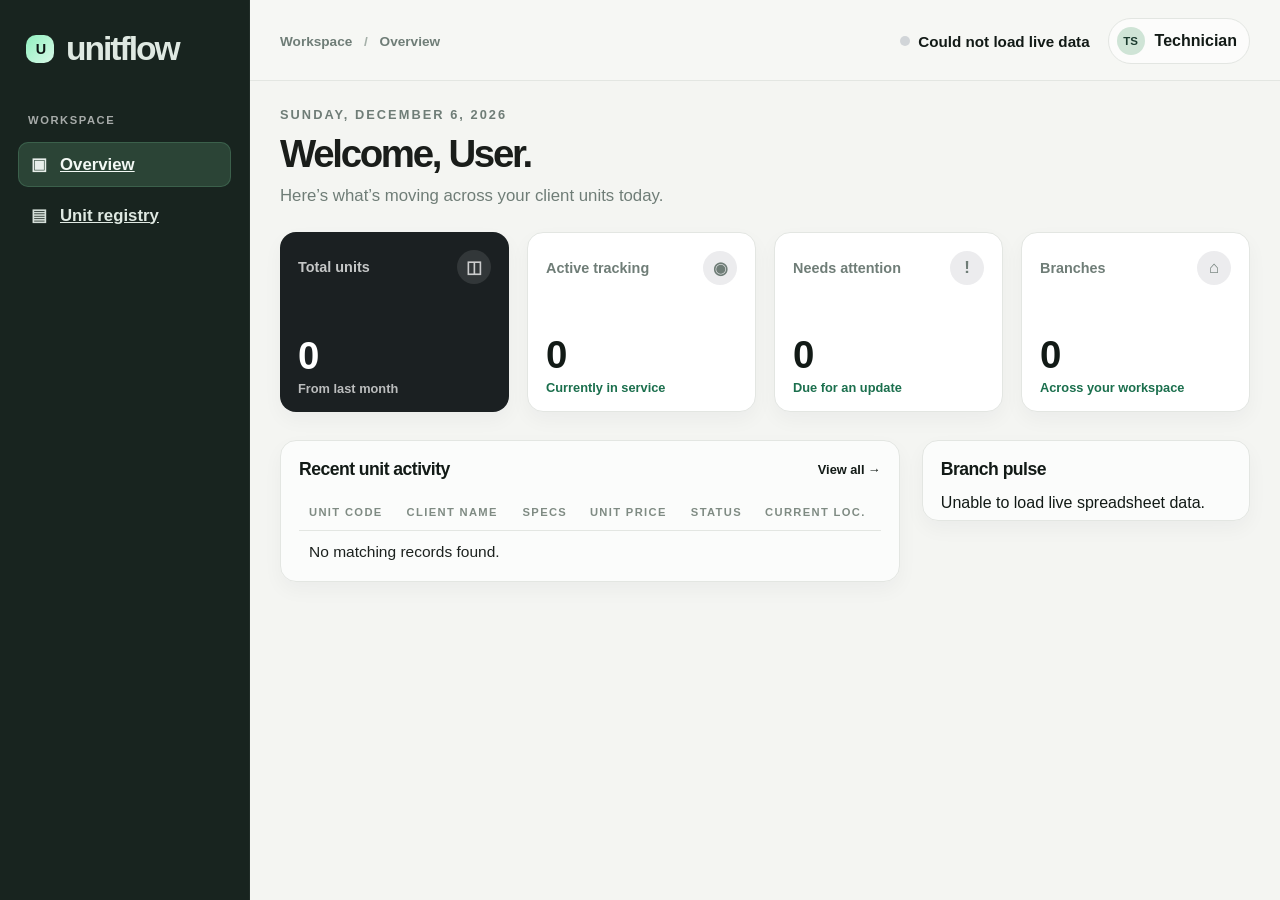
==== pages/accounts.html @ 991c5a67 "second commit" ====
<!DOCTYPE html>
<html lang="en">
  <head>
    <meta charset="UTF-8" />
    <meta name="viewport" content="width=device-width, initial-scale=1.0" />
    <title>Accounts</title>
    <link rel="stylesheet" href="../css/styles.css" />
  </head>
  <body class="dashboard-shell">
    <aside class="sidebar">
      <div class="brand">
        <div class="brand-mark">U</div>
        <span>unitflow</span>
      </div>

      <nav class="nav">
        <div class="nav-label">Workspace</div>
        <a class="nav-item" href="../index.html">
          <span class="nav-icon">▣</span>
          Overview
        </a>
        <a class="nav-item" href="unit-registry.html">
          <span class="nav-icon">▤</span>
          Unit registry
        </a>
        <a class="nav-item" href="branches.html">
          <span class="nav-icon">⎇</span>
          Branches
        </a>
        <a class="nav-item active" href="accounts.html">
          <span class="nav-icon">◉</span>
          Accounts
        </a>
      </nav>
    </aside>

    <div class="workspace">
      <header class="workspace-topbar">
        <div class="breadcrumb">Workspace <span>/</span> Accounts</div>

        <div class="topbar-right">
          <div class="sync-pill">
            <span class="dot live"></span>
            <span>Live sync</span>
          </div>

          <div class="user-menu">
            <button class="user-pill" id="userMenuButton" type="button" aria-expanded="false">
              <div class="user-avatar">TS</div>
              <span id="topbarUserName">Technician</span>
            </button>
            <div class="user-dropdown" id="userDropdown" hidden>
              <button type="button" id="logoutButton">Logout</button>
            </div>
          </div>
        </div>
      </header>

      <main class="content">
        <div class="page-toolbar">
          <div class="search-box">
            <input type="text" placeholder="Search accounts" aria-label="Search accounts" />
          </div>

          <div class="page-actions">
            <button class="action-btn">Export</button>
            <button class="action-btn primary" id="openAccountModalBtn">+ Add account</button>
          </div>
        </div>

        <section class="panel table-panel">
          <div class="table-wrap">
            <table>
              <thead>
                <tr>
                  <th>Username</th>
                  <th>Full Name</th>
                  <th>Account Type</th>
                  <th>Email</th>
                  <th>Branch</th>
                  <th>Created</th>
                  <th>Status</th>
                  <th>Actions</th>
                </tr>
              </thead>
              <tbody id="accountsTableBody">
                <tr>
                  <td colspan="8" class="empty-state">Loading accounts from the spreadsheet…</td>
                </tr>
              </tbody>
            </table>
          </div>
        </section>
      </main>
    </div>

    <div class="modal-backdrop" id="accountModalBackdrop" aria-hidden="true">
      <div class="modal" role="dialog" aria-modal="true" aria-labelledby="accountModalTitle">
        <div class="modal-header">
          <h3 id="accountModalTitle">Add Account</h3>
          <button class="modal-close" id="closeAccountModalBtn" aria-label="Close modal">×</button>
        </div>

        <form class="unit-form" id="accountForm">
          <div class="form-grid">
            <div class="field-group">
              <label for="accountUsername">Username</label>
              <input id="accountUsername" name="accountUsername" type="text" placeholder="Enter username" required />
            </div>

            <div class="field-group">
              <label for="accountPassword">Password</label>
              <input id="accountPassword" name="accountPassword" type="password" placeholder="Enter password" required />
            </div>

            <div class="field-group">
              <label for="accountTypeSelect">Account Type</label>
              <select id="accountTypeSelect" name="accountTypeSelect" required>
                <option value="">Select account type</option>
                <option value="Super Admin">Super Admin</option>
                <option value="Main Head Admin">Main Head Admin</option>
                <option value="Branch Head Admin">Branch Head Admin</option>
                <option value="Office">Office</option>
                <option value="Technician">Technician</option>
              </select>
            </div>

            <div class="field-group">
              <label for="accountFullName">Full Name</label>
              <input id="accountFullName" name="accountFullName" type="text" placeholder="Full name" required />
            </div>

            <div class="field-group">
              <label for="accountEmail">Email</label>
              <input id="accountEmail" name="accountEmail" type="email" placeholder="email@example.com" required />
            </div>

            <div class="field-group">
              <label for="accountBranch">Branch</label>
              <select id="accountBranch" name="accountBranch">
                <option value="">No branch assigned</option>
              </select>
            </div>
          </div>

          <div class="modal-actions">
            <button type="button" class="action-btn" id="cancelAccountModalBtn">Cancel</button>
            <button type="submit" class="action-btn primary">Save Account</button>
          </div>
        </form>
      </div>
    </div>

    <script src="../gs/config.js"></script>
    <script src="../js/data.js"></script>
    <script src="../js/user-menu.js"></script>
    <script src="../js/accounts.js"></script>
  </body>
</html>
---- css/styles.css ----
:root {
  --sidebar-bg: #18241f;
  --sidebar-accent: #7fe2a7;
  --sidebar-text: #dfe9e2;
  --main-bg: #f4f5f2;
  --panel-bg: #ffffff;
  --panel-alt: #f7f8f6;
  --text: #121a16;
  --muted: #6f7d77;
  --line: #e3e6e2;
  --dark-card: #1b2022;
  --green-soft: #d9f9e8;
  --green-text: #1b6d4c;
  --orange-soft: #fef1d4;
  --orange-text: #8b5e0c;
  --blue-soft: #dfeeff;
  --blue-text: #1f4d8c;
  --red-soft: #fbe3e3;
  --red-text: #9a2c2c;
  --shadow: 0 8px 20px rgba(15, 23, 42, 0.04);
}

* {
  box-sizing: border-box;
}

html, body {
  margin: 0;
  min-height: 100%;
  font-family: Inter, "Segoe UI", Arial, sans-serif;
  background: var(--main-bg);
  color: var(--text);
}

button, input, select {
  font: inherit;
}

.dashboard-shell {
  display: flex;
  min-height: 100vh;
}

.sidebar {
  width: 250px;
  background: var(--sidebar-bg);
  color: var(--sidebar-text);
  padding: 24px 18px 28px;
  border-right: 1px solid rgba(255, 255, 255, 0.04);
}

.brand {
  display: flex;
  align-items: center;
  gap: 12px;
  padding: 6px 8px 18px;
  font-size: 2.1rem;
  font-weight: 800;
  letter-spacing: -0.06em;
}

.brand-mark {
  width: 28px;
  height: 28px;
  display: inline-flex;
  align-items: center;
  justify-content: center;
  border-radius: 10px;
  background: linear-gradient(135deg, #90f0bf, #d9f9e8);
  color: #0e1714;
  font-size: 0.9rem;
  font-weight: 800;
}

.nav {
  display: flex;
  flex-direction: column;
  gap: 6px;
  margin-top: 14px;
}

.nav-label {
  padding: 14px 10px 10px;
  color: rgba(255, 255, 255, 0.62);
  font-size: 0.7rem;
  letter-spacing: 0.14em;
  text-transform: uppercase;
  font-weight: 700;
}

.nav-item {
  display: flex;
  align-items: center;
  gap: 12px;
  width: 100%;
  background: transparent;
  border: none;
  border-radius: 10px;
  color: var(--sidebar-text);
  padding: 12px 12px;
  text-align: left;
  font-size: 1.05rem;
  font-weight: 600;
  cursor: pointer;
}

.nav-item.active {
  background: rgba(126, 211, 161, 0.18);
  color: #f3f9f5;
  box-shadow: inset 0 0 0 1px rgba(126, 211, 161, 0.2);
}

.nav-item.disabled {
  opacity: 0.45;
  cursor: not-allowed;
}

.nav-icon {
  width: 18px;
  text-align: center;
  opacity: 0.95;
}

.workspace {
  flex: 1;
  background: var(--main-bg);
}

.workspace-topbar {
  display: flex;
  justify-content: space-between;
  align-items: center;
  padding: 18px 30px 16px 30px;
  background: rgba(255, 255, 255, 0.15);
  border-bottom: 1px solid var(--line);
}

.breadcrumb {
  color: var(--muted);
  font-size: 0.85rem;
  font-weight: 600;
}

.breadcrumb span {
  margin: 0 8px;
  color: #a5b0a9;
}

.topbar-right {
  display: flex;
  align-items: center;
  gap: 18px;
}

.sync-pill {
  display: inline-flex;
  align-items: center;
  gap: 8px;
  color: var(--text);
  font-size: 0.95rem;
  font-weight: 600;
}

.dot {
  width: 10px;
  height: 10px;
  border-radius: 50%;
  display: inline-block;
  background: #d1d5d8;
}

.dot.live {
  background: #7ad9a6;
  box-shadow: 0 0 0 3px rgba(122, 217, 166, 0.2);
}

.user-menu {
  position: relative;
}

.user-pill {
  display: inline-flex;
  align-items: center;
  gap: 10px;
  padding: 8px 12px 8px 8px;
  border-radius: 999px;
  background: rgba(255, 255, 255, 0.7);
  border: 1px solid var(--line);
  color: var(--text);
  font-weight: 700;
  cursor: pointer;
}

.user-avatar {
  width: 28px;
  height: 28px;
  border-radius: 50%;
  display: inline-flex;
  align-items: center;
  justify-content: center;
  background: #cfe4d6;
  color: #1b3b2f;
  font-size: 0.72rem;
  font-weight: 800;
}

.user-dropdown {
  position: absolute;
  right: 0;
  top: calc(100% + 10px);
  background: #fff;
  border: 1px solid var(--line);
  border-radius: 12px;
  box-shadow: 0 12px 28px rgba(15, 23, 42, 0.12);
  min-width: 160px;
  overflow: hidden;
  z-index: 20;
}

.user-dropdown button {
  display: block;
  width: 100%;
  border: none;
  background: transparent;
  text-align: left;
  padding: 12px 14px;
  font-size: 0.92rem;
  font-weight: 700;
  color: var(--text);
  cursor: pointer;
}

.user-dropdown button:hover {
  background: #f2f5f2;
}

.content {
  padding: 26px 30px 30px;
}

.header-row {
  display: flex;
  justify-content: space-between;
  align-items: flex-end;
  gap: 20px;
  margin-bottom: 26px;
}

.eyebrow {
  font-size: 0.8rem;
  letter-spacing: 0.16em;
  text-transform: uppercase;
  color: var(--muted);
  margin-bottom: 12px;
  font-weight: 700;
}

.heading-block h1 {
  margin: 0;
  font-size: clamp(2.3rem, 3vw, 3.3rem);
  letter-spacing: -0.06em;
  line-height: 1.05;
  color: #1a1d1a;
}

.heading-block p {
  margin: 12px 0 0;
  color: var(--muted);
  font-size: 1.05rem;
}

.summary-grid {
  display: grid;
  grid-template-columns: repeat(4, minmax(180px, 1fr));
  gap: 18px;
  margin-bottom: 28px;
}

.summary-card {
  min-height: 180px;
  background: var(--panel-bg);
  border: 1px solid var(--line);
  border-radius: 16px;
  padding: 18px 18px 16px;
  box-shadow: var(--shadow);
  display: flex;
  flex-direction: column;
  justify-content: space-between;
}

.summary-card.dark {
  background: var(--dark-card);
  border: none;
  color: #fff;
}

.card-top {
  display: flex;
  align-items: center;
  justify-content: space-between;
  gap: 10px;
  font-size: 0.9rem;
  font-weight: 600;
  color: var(--muted);
}

.summary-card.dark .card-top {
  color: rgba(255, 255, 255, 0.75);
}

.card-icon {
  width: 34px;
  height: 34px;
  border-radius: 50%;
  display: inline-flex;
  align-items: center;
  justify-content: center;
  background: rgba(17, 24, 39, 0.08);
  color: inherit;
  font-size: 1.05rem;
}

.summary-card.dark .card-icon {
  background: rgba(255, 255, 255, 0.1);
}

.value-row {
  display: flex;
  align-items: baseline;
  justify-content: flex-start;
  gap: 10px;
}

.card-value {
  font-size: clamp(2.3rem, 3vw, 3.1rem);
  line-height: 1;
  font-weight: 800;
  letter-spacing: -0.06em;
}

.card-meta {
  font-size: 0.8rem;
  font-weight: 600;
  color: var(--muted);
  margin-top: 6px;
}

.summary-card.dark .card-meta {
  color: rgba(255, 255, 255, 0.7);
}

.trend-up {
  color: #1b6f4d;
}

.lower-grid {
  display: grid;
  grid-template-columns: 1.7fr 0.9fr;
  gap: 22px;
  align-items: start;
}

.panel {
  background: rgba(255, 255, 255, 0.7);
  border: 1px solid var(--line);
  border-radius: 16px;
  padding: 18px 18px 8px;
  box-shadow: var(--shadow);
}

.panel-header {
  display: flex;
  justify-content: space-between;
  align-items: center;
  gap: 12px;
  margin-bottom: 14px;
}

.panel-header h2 {
  margin: 0;
  font-size: 1.1rem;
  letter-spacing: -0.03em;
}

.panel-header a {
  color: var(--text);
  text-decoration: none;
  font-weight: 600;
  font-size: 0.8rem;
}

.table-wrap {
  overflow-x: auto;
}

table {
  width: 100%;
  border-collapse: collapse;
  min-width: 580px;
}

th, td {
  text-align: left;
  padding: 12px 10px;
  border-bottom: 1px solid var(--line);
}

th {
  color: #7f8b83;
  font-size: 0.7rem;
  letter-spacing: 0.12em;
  text-transform: uppercase;
  font-weight: 800;
}

tbody tr:last-child td {
  border-bottom: none;
}

td {
  font-size: 0.97rem;
  color: #1d221f;
}

.badge {
  display: inline-flex;
  align-items: center;
  justify-content: center;
  border-radius: 999px;
  padding: 6px 10px;
  font-size: 0.76rem;
  font-weight: 700;
}

.badge.in-stock {
  background: var(--green-soft);
  color: var(--green-text);
}

.badge.assigned {
  background: var(--blue-soft);
  color: var(--blue-text);
}

.badge.released {
  background: var(--orange-soft);
  color: var(--orange-text);
}

.badge.urgent,
.badge.returned,
.badge.pending-return {
  background: var(--red-soft);
  color: var(--red-text);
}

.badge.observation {
  background: var(--blue-soft);
  color: var(--blue-text);
}

.branch-tag {
  display: inline-flex;
  align-items: center;
  justify-content: center;
  border-radius: 999px;
  padding: 6px 10px;
  font-size: 0.74rem;
  font-weight: 800;
  letter-spacing: 0.03em;
  border: 1px solid rgba(17, 17, 17, 0.2);
}

.branch-tag.bnb {
  background: #f7d75d;
  color: #111111;
}

.branch-tag.ez {
  background: #7fe4a0;
  color: #111111;
}

.branch-tag.one-lr {
  background: #f55d5d;
  color: #111111;
}

.branch-list {
  display: flex;
  flex-direction: column;
  gap: 14px;
  margin-top: 8px;
}

.branch-row {
  display: flex;
  flex-direction: column;
  gap: 8px;
}

.branch-head {
  display: flex;
  justify-content: space-between;
  align-items: center;
  gap: 12px;
  font-size: 0.96rem;
  font-weight: 700;
}

.branch-bar {
  width: 100%;
  height: 8px;
  background: #edf0ec;
  border-radius: 999px;
  overflow: hidden;
}

.branch-fill {
  height: 100%;
  background: linear-gradient(90deg, #95dcb4, #64c892);
  border-radius: 999px;
}

.auth-page {
  min-height: 100vh;
  display: grid;
  place-items: center;
  padding: 24px;
  background: linear-gradient(135deg, #edf4ef 0%, #f7f7f3 100%);
}

.auth-shell {
  width: min(980px, 100%);
  min-height: 640px;
  display: grid;
  grid-template-columns: 1.1fr 1fr;
  background: #fff;
  border: 1px solid var(--line);
  border-radius: 26px;
  overflow: hidden;
  box-shadow: 0 30px 60px rgba(18, 29, 25, 0.08);
}

.auth-visual {
  background: linear-gradient(160deg, #1a241f 0%, #0e1715 100%);
  color: #fff;
  padding: 42px 38px;
  display: flex;
  flex-direction: column;
  justify-content: space-between;
}

.auth-brand {
  display: flex;
  align-items: center;
  gap: 12px;
  font-size: 2rem;
  font-weight: 800;
  letter-spacing: -0.07em;
}

.auth-brand-mark {
  width: 32px;
  height: 32px;
  display: inline-flex;
  align-items: center;
  justify-content: center;
  border-radius: 10px;
  background: #96efbc;
  color: #0c1714;
  font-size: 1rem;
}

.auth-visual .tagline {
  font-size: 2.2rem;
  margin: 0;
  letter-spacing: -0.06em;
  line-height: 1.06;
}

.auth-visual .tagline small {
  display: block;
  margin-top: 16px;
  font-size: 1.05rem;
  color: rgba(255, 255, 255, 0.74);
  letter-spacing: normal;
}

.auth-card {
  display: flex;
  align-items: center;
  justify-content: center;
  padding: 36px 30px;
  background: #f9faf8;
}

.auth-card-inner {
  width: min(420px, 100%);
}

.auth-card-header h2 {
  margin: 0 0 8px;
  font-size: 2rem;
  letter-spacing: -0.06em;
}

.auth-card-header p {
  margin: 0 0 28px;
  color: var(--muted);
}

.auth-form {
  display: flex;
  flex-direction: column;
  gap: 18px;
}

.form-field {
  display: flex;
  flex-direction: column;
  gap: 8px;
}

.form-field label {
  color: var(--text);
  font-size: 0.8rem;
  font-weight: 700;
  letter-spacing: 0.04em;
  text-transform: uppercase;
}

.form-field input,
.form-field select {
  height: 48px;
  border: 1px solid var(--line);
  background: #fff;
  border-radius: 12px;
  padding: 0 14px;
  font-size: 0.98rem;
  color: var(--text);
}

.auth-button {
  height: 50px;
  border: none;
  border-radius: 12px;
  background: #171d1a;
  color: #fff;
  font-weight: 700;
  font-size: 1rem;
  cursor: pointer;
}

.auth-link {
  margin-top: 12px;
  text-align: center;
  font-size: 0.9rem;
  color: var(--muted);
}

.auth-link a {
  color: var(--text);
  font-weight: 700;
}

.page-toolbar {
  display: flex;
  justify-content: space-between;
  align-items: center;
  gap: 18px;
  margin: 0 0 20px;
}

.search-box {
  flex: 1;
  max-width: 360px;
  position: relative;
}

.search-box input {
  width: 100%;
  height: 44px;
  border: 1px solid var(--line);
  background: #fff;
  border-radius: 12px;
  padding: 0 14px 0 40px;
}

.search-box::before {
  content: "⌕";
  position: absolute;
  left: 14px;
  top: 50%;
  transform: translateY(-50%);
  color: var(--muted);
  font-size: 1.1rem;
}

.page-actions {
  display: flex;
  gap: 10px;
  align-items: center;
}

.action-btn {
  border: 1px solid var(--line);
  background: #fff;
  color: var(--text);
  border-radius: 10px;
  padding: 10px 14px;
  font-weight: 700;
  cursor: pointer;
}

.action-btn.primary {
  background: #171d1a;
  border-color: #171d1a;
  color: #fff;
}

.table-actions {
  display: flex;
  gap: 8px;
}

.table-actions button {
  border: none;
  border-radius: 8px;
  padding: 7px 10px;
  font-weight: 700;
  font-size: 0.75rem;
  cursor: pointer;
}

.table-actions .edit {
  background: var(--blue-soft);
  color: var(--blue-text);
}

.table-actions .delete {
  background: var(--red-soft);
  color: var(--red-text);
}

.modal-backdrop {
  position: fixed;
  inset: 0;
  background: rgba(12, 18, 16, 0.5);
  display: none;
  align-items: center;
  justify-content: center;
  padding: 20px;
  z-index: 1000;
}

.modal-backdrop.visible {
  display: flex;
}

.modal {
  width: min(700px, 100%);
  background: #fff;
  border-radius: 18px;
  box-shadow: 0 18px 40px rgba(15, 23, 42, 0.14);
  padding: 18px 20px;
  border: 1px solid var(--line);
}

.modal-header {
  display: flex;
  justify-content: space-between;
  align-items: center;
  gap: 12px;
  margin-bottom: 18px;
}

.modal-header h3 {
  margin: 0;
  font-size: 1.6rem;
  letter-spacing: -0.04em;
}

.modal-close {
  border: none;
  background: transparent;
  font-size: 2rem;
  line-height: 1;
  cursor: pointer;
  color: var(--muted);
}

.unit-form {
  display: flex;
  flex-direction: column;
  gap: 16px;
}

.form-grid {
  display: grid;
  grid-template-columns: repeat(2, minmax(200px, 1fr));
  gap: 14px 14px;
}

.field-group {
  display: flex;
  flex-direction: column;
  gap: 6px;
}

.field-group label {
  font-size: 0.75rem;
  font-weight: 700;
  text-transform: uppercase;
  letter-spacing: 0.05em;
  color: var(--muted);
}

.field-group input,
.field-group select {
  width: 100%;
  height: 42px;
  border: 1px solid var(--line);
  border-radius: 10px;
  padding: 0 12px;
  background: #fff;
  color: var(--text);
}

.modal-actions {
  display: flex;
  justify-content: flex-end;
  gap: 10px;
  margin-top: 10px;
}

@media (max-width: 1100px) {
  .summary-grid {
    grid-template-columns: repeat(2, minmax(180px, 1fr));
  }

  .lower-grid {
    grid-template-columns: 1fr;
  }

  .auth-shell {
    grid-template-columns: 1fr;
  }

  .auth-visual {
    min-height: 220px;
  }
}

@media (max-width: 760px) {
  .dashboard-shell {
    flex-direction: column;
  }

  .sidebar {
    width: 100%;
  }

  .workspace-topbar,
  .header-row {
    flex-direction: column;
    align-items: flex-start;
  }

  .summary-grid {
    grid-template-columns: 1fr;
  }
}
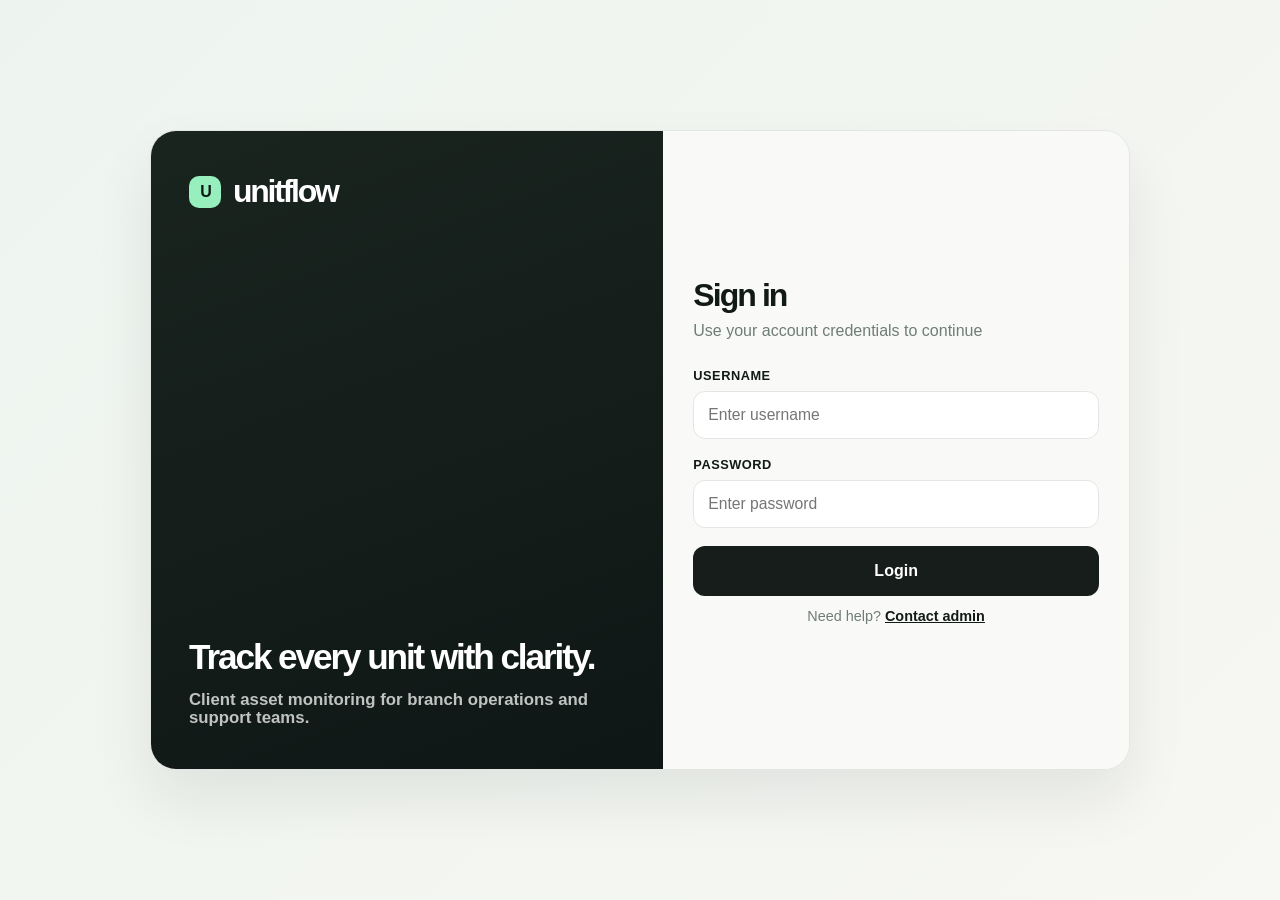
==== commit 8fbb2bda: "Eight Commit: Export Button Function" ====
--- a/pages/accounts.html
+++ b/pages/accounts.html
@@ -63,7 +63,6 @@
           </div>
 
           <div class="page-actions">
-            <button class="action-btn">Export</button>
             <button class="action-btn primary" id="openAccountModalBtn">+ Add account</button>
           </div>
         </div>
--- a/css/styles.css
+++ b/css/styles.css
@@ -396,13 +396,15 @@
 table {
   width: 100%;
   border-collapse: collapse;
-  min-width: 580px;
+  min-width: 0;
+  table-layout: fixed;
 }
 
 th, td {
   text-align: left;
   padding: 12px 10px;
   border-bottom: 1px solid var(--line);
+  word-break: break-word;
 }
 
 th {
@@ -721,7 +723,9 @@
 
 .table-actions {
   display: flex;
+  flex-direction: column;
   gap: 8px;
+  min-width: 90px;
 }
 
 .table-actions button {
@@ -731,6 +735,20 @@
   font-weight: 700;
   font-size: 0.75rem;
   cursor: pointer;
+  width: 100%;
+}
+
+.table-actions .view-only {
+  display: inline-flex;
+  align-items: center;
+  justify-content: center;
+  border-radius: 8px;
+  padding: 7px 10px;
+  background: #eef2f7;
+  color: #4b5563;
+  font-size: 0.72rem;
+  font-weight: 700;
+  min-height: 34px;
 }
 
 .table-actions .edit {
